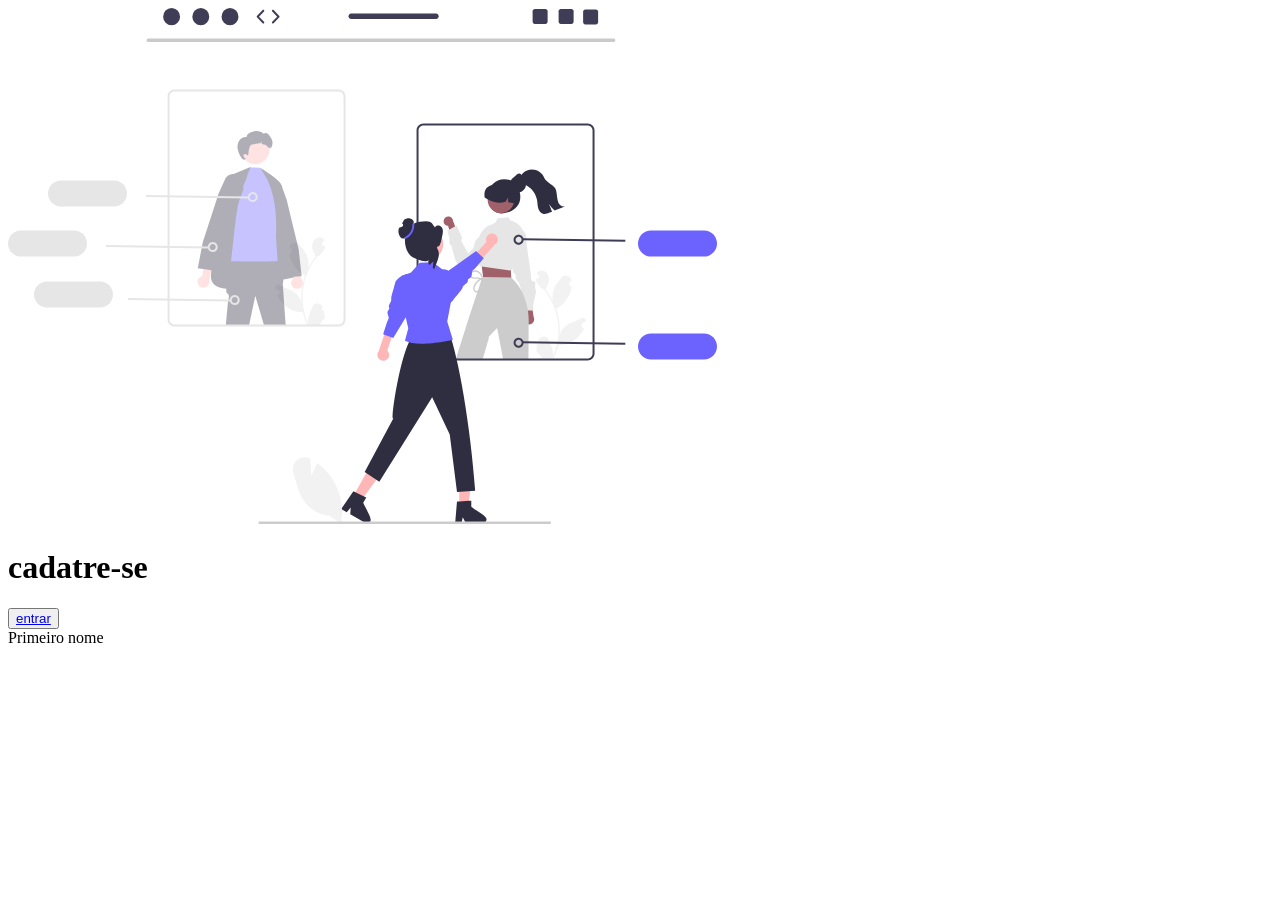
==== assets/index.html @ 4e7dafbb "criando uma página de formulário de cadastro básica" ====
<!DOCTYPE html>
<html lang="pt-br">
<head>
    <meta charset="UTF-8">
    <meta name="viewport" content="width=device-width, initial-scale=1.0">
    <link rel="stylesheet" href="assets/css/style.css">
    <title>Formulário de cadastro</title>
</head>
<body>
    <div class="container">
      <div class="form-image">
        <img src="img/undraw_shopping_a55o.svg" alt="tela">
      </div>
      <div class="form">
        <form action="#">
            <div form-header>
                <div class="title">
                    <h1>cadatre-se</h1>
                </div>
                <div class="login-button">
                    <button><a href="#">entrar</a></button>
                </div>
            </div>
            <div class="input-group">
                <div class="input-box">
                    <label for="fist-name">Primeiro nome</label>
                </div>
            </div>
        </form>
      </div>
    </div>
</body>
</html>
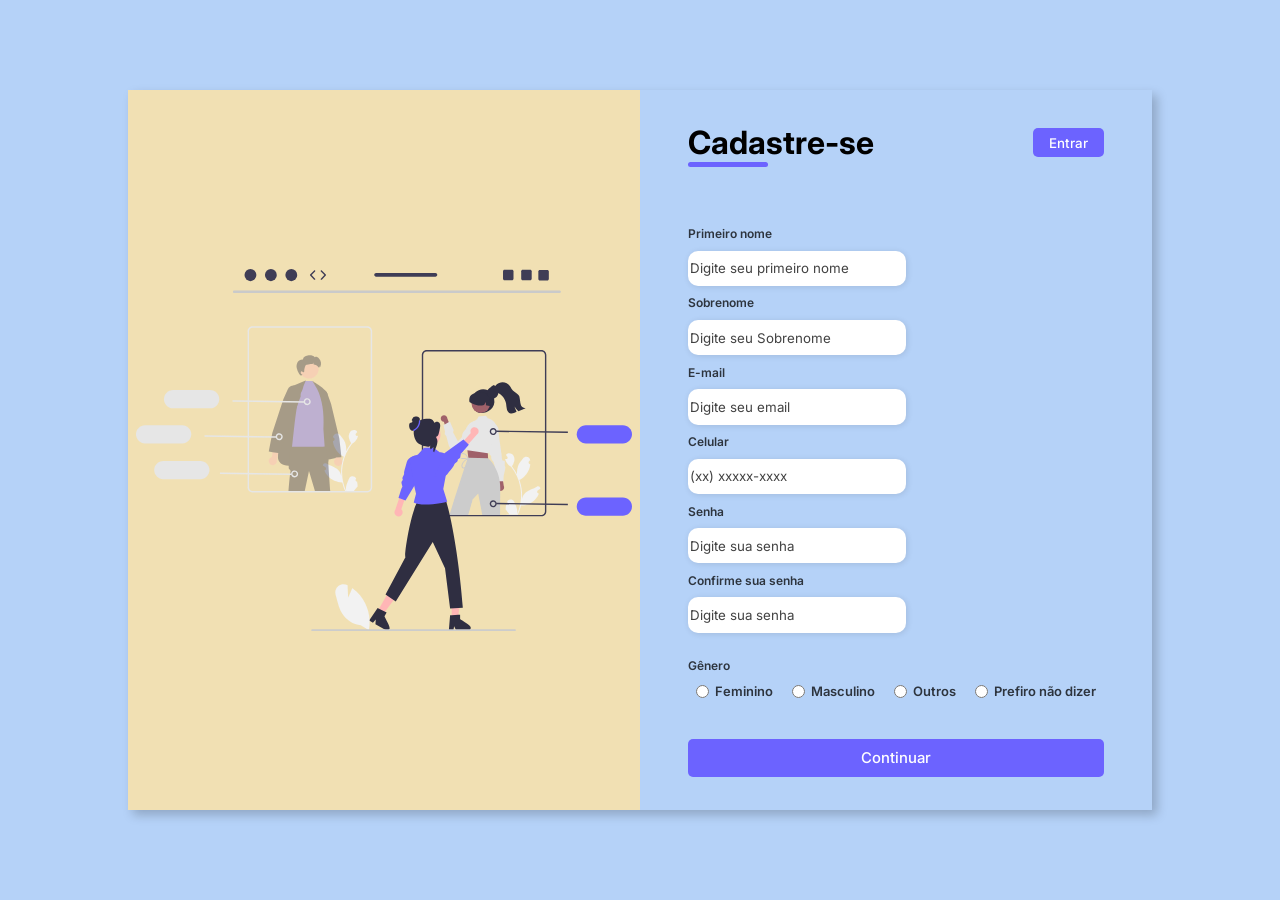
==== commit adc04d19: "criando o HTML e o CSS" ====
--- a/assets/index.html
+++ b/assets/index.html
@@ -3,7 +3,7 @@
 <head>
     <meta charset="UTF-8">
     <meta name="viewport" content="width=device-width, initial-scale=1.0">
-    <link rel="stylesheet" href="assets/css/style.css">
+    <link rel="stylesheet" href="css/style.css">
     <title>Formulário de cadastro</title>
 </head>
 <body>
@@ -13,18 +13,77 @@
       </div>
       <div class="form">
         <form action="#">
-            <div form-header>
+            <div class="form-header">
                 <div class="title">
-                    <h1>cadatre-se</h1>
+                    <h1>Cadastre-se</h1>
                 </div>
                 <div class="login-button">
-                    <button><a href="#">entrar</a></button>
+                    <button><a href="#">Entrar</a></button>
                 </div>
             </div>
             <div class="input-group">
+
                 <div class="input-box">
                     <label for="fist-name">Primeiro nome</label>
+                    <input id="firstname" type="text" name="firstname" placeholder="Digite seu primeiro nome" required>
                 </div>
+
+                <div class="input-box">
+                    <label for="last-name">Sobrenome</label>
+                    <input id="lastname" type="text" name="lastname" placeholder="Digite seu Sobrenome" required>
+                </div>
+
+                <div class="input-box">
+                    <label for="email">E-mail</label>
+                    <input id="email" type="text" name="email" placeholder="Digite seu email" required>
+                </div>
+
+                <div class="input-box">
+                    <label for="number">Celular</label>
+                    <input id="number" type="tel" name="number" placeholder="(xx) xxxxx-xxxx" required>
+                </div>
+
+                <div class="input-box">
+                    <label for="password">Senha</label>
+                    <input id="password" type="password" name="password" placeholder="Digite sua senha" required>
+                </div>
+
+                <div class="input-box">
+                    <label for="password">Confirme sua senha</label>
+                    <input id="password" type="password" name="password" placeholder="Digite sua senha" required>
+                </div>
+
+            </div>
+            <div class="gender-inputs">
+                <div class="gender-title">
+                    <h6>Gênero</h6>
+
+                    <div class="gender-group">
+                        <div class="gender-input">
+                            <input type="radio" id="female" name="gender">
+                            <label for="female">Feminino</label>
+                        </div>
+
+                        <div class="gender-input">
+                            <input type="radio" id="male" name="gender">
+                            <label for="male">Masculino</label>
+                        </div>
+
+                        <div class="gender-input">
+                            <input type="radio" id="others" name="gender">
+                            <label for="others">Outros</label>
+                        </div>
+
+                        <div class="gender-input">
+                            <input type="radio" id="none" name="gender">
+                            <label for="none">Prefiro não dizer</label>
+                        </div>
+
+                    </div>
+                </div>
+            </div>
+            <div class="continue-button">
+                <button><a href="#">Continuar</a></button>
             </div>
         </form>
       </div>
--- a/assets/css/style.css
+++ b/assets/css/style.css
@@ -0,0 +1,142 @@
+@import url('https://fonts.googleapis.com/css2?family=Inter:ital,opsz,wght@0,14..32,100..900;1,14..32,100..900&display=swap');
+
+* {
+    padding: 0;
+    margin: 0;
+    box-sizing: border-box;
+    font-family: 'Inter', sans-serif;
+}
+body{
+    width: 100%;
+    height: 100vh;
+    display: flex;
+    justify-content: center;
+    align-items: center;
+    background: #0c6ce94d;    
+}
+.container {
+    width: 80%;
+    height: 80vh;
+    display: flex;
+    box-shadow: 5px 5px 10px rgba(0, 0, 0, .212);
+}
+.form-image {
+    width: 50%;
+    display: flex;
+    justify-content: center;
+    align-items: center;
+    background-color: #fde3a7d7;
+    padding: 1rem;
+}
+.form-image img {
+    width: 31rem;
+}
+.form {
+    width: 50%;
+    display: flex;
+    justify-content: center;
+    align-items: center;
+    flex-direction: column;
+    padding: 3rem;
+}
+.form-header {
+    margin-bottom: 3rem;
+    display: flex;
+    justify-content: space-between;
+}
+.login-button {
+    display: flex;
+    align-items: center;
+}
+.login-button button {
+    border: none;
+    background-color: #6c63ff;
+    padding: 0.4rem 1rem;
+    border-radius: 5px;
+    cursor: pointer;
+}
+.login-button button:hover {
+    background-color: #6b63fff1;
+}
+.login-button button a {
+    text-decoration: none;
+    font-weight: 500;
+    color: #fff;
+}
+.form-header h1::after {
+    content: '';
+    display: block;
+    width: 5rem;
+    height: 0.3rem;
+    background-color: #6c63ff;
+    margin: 0 auto;
+    position: absolute;
+    border-radius: 10px;
+}
+.input-group {
+    display: flex;
+    flex-wrap: wrap;
+    justify-content: space-between;
+    padding: 1rem 0;
+}
+.input-box {
+    display: flex;
+    flex-direction: column;
+}
+.input-box input {
+    margin: 0.6rem 0;
+    padding: 0.6rem 0.1rem;
+    border: none;
+    border-radius: 10px;
+    box-shadow: 1px 1px 6px #0000001c;
+}
+.input-box input:hover {
+    background-color: #eeeeee75;
+}
+.input-box input:focus-visible {
+    outline: 1px solid #6c63ff;
+}
+.input-box label, .gender-title h6 {
+    font-size: 0.75rem;
+    font-weight: 600;
+    color: #000000c0;
+}
+.input-box input::placeholder {
+    color: #000000be;
+}
+.gender-group {
+    display: flex;
+    justify-content: space-between;
+    margin-top: 0.62rem;
+    padding: 0 0.5rem;
+}
+.gender-input{
+    display: flex;
+    align-items: center;
+}
+.gender-input input {
+    margin-right: 0.35rem;
+}
+.gender-input label {
+    font-size: 0.81rem;
+    font-weight: 600;
+    color: #000000c0;
+}
+.continue-button button {
+    width: 100%;
+    margin-top: 2.5rem;
+    border: none;
+    background-color: #6c63ff;
+    padding: 0.62rem;
+    border-radius: 5px;
+    cursor: pointer;
+}
+.continue-button button:hover {
+    background-color: #6b63fff1;
+}
+.continue-button button a {
+    text-decoration: none;
+    font-size: 0.93rem;
+    font-weight: 500;
+    color: #fff;
+}
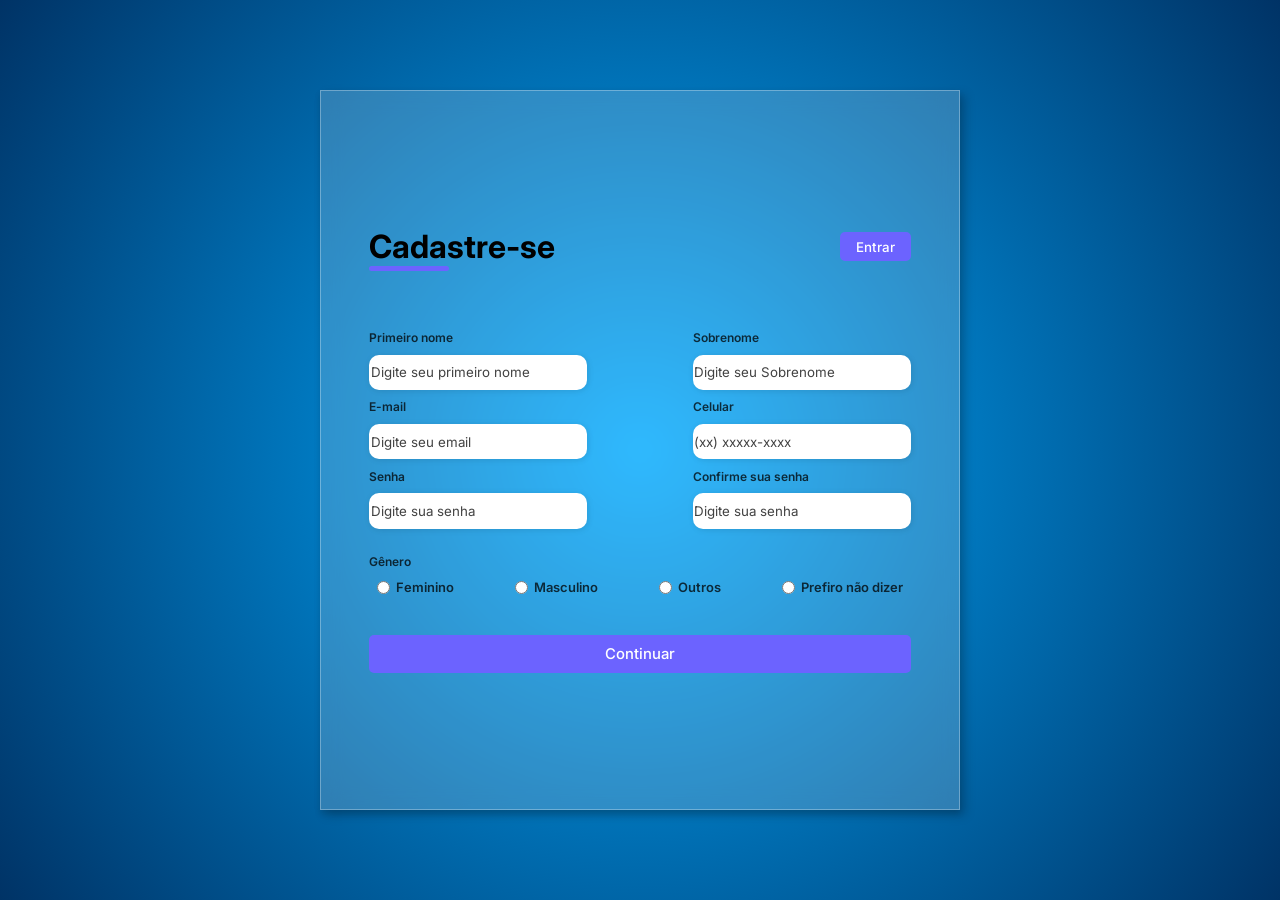
==== commit bfe3ff47: "Mudando imagem e background." ====
--- a/assets/index.html
+++ b/assets/index.html
@@ -9,7 +9,7 @@
 <body>
     <div class="container">
       <div class="form-image">
-        <img src="img/undraw_shopping_a55o.svg" alt="tela">
+        <img src="img/undraw_studying-science_kk9e.svg" alt="tela">
       </div>
       <div class="form">
         <form action="#">
--- a/assets/css/style.css
+++ b/assets/css/style.css
@@ -12,7 +12,9 @@
     display: flex;
     justify-content: center;
     align-items: center;
-    background: #0c6ce94d;    
+    background: radial-gradient(circle, #00aaff, #003366);
+
+    
 }
 .container {
     width: 80%;
@@ -25,7 +27,6 @@
     display: flex;
     justify-content: center;
     align-items: center;
-    background-color: #fde3a7d7;
     padding: 1rem;
 }
 .form-image img {
@@ -38,6 +39,13 @@
     align-items: center;
     flex-direction: column;
     padding: 3rem;
+}
+.form, .form-image {
+  background: rgba(255, 255, 255, 0.185);
+  backdrop-filter: blur(10px);
+  -webkit-backdrop-filter: blur(10px);
+  border: 1px solid rgba(255, 255, 255, 0.3);
+  box-shadow: 0 4px 6px rgba(0, 0, 0, 0.1);
 }
 .form-header {
     margin-bottom: 3rem;
@@ -140,3 +148,37 @@
     font-weight: 500;
     color: #fff;
 }
+
+@media screen and (max-width: 1330px) {
+    .form-image {
+        display: none;
+    }
+    .container {
+        width: 50%;
+    }
+    .form {
+        width: 100%;
+    }
+}
+@media screen and (max-width: 1064px) {
+    .container {
+        width: 90%;
+        height: auto;
+    }
+    .input-group {
+        flex-direction: column;
+        overflow-y: scroll;
+        flex-wrap: nowrap;
+        max-height: 10rem;
+        padding-right: 3rem;
+    }
+    .gender-inputs {
+        margin-top: 2rem;
+    }
+    .gender-group {
+        flex-direction: column;
+    }
+    .gender-input{
+        margin-top: 7px;
+    }
+}
